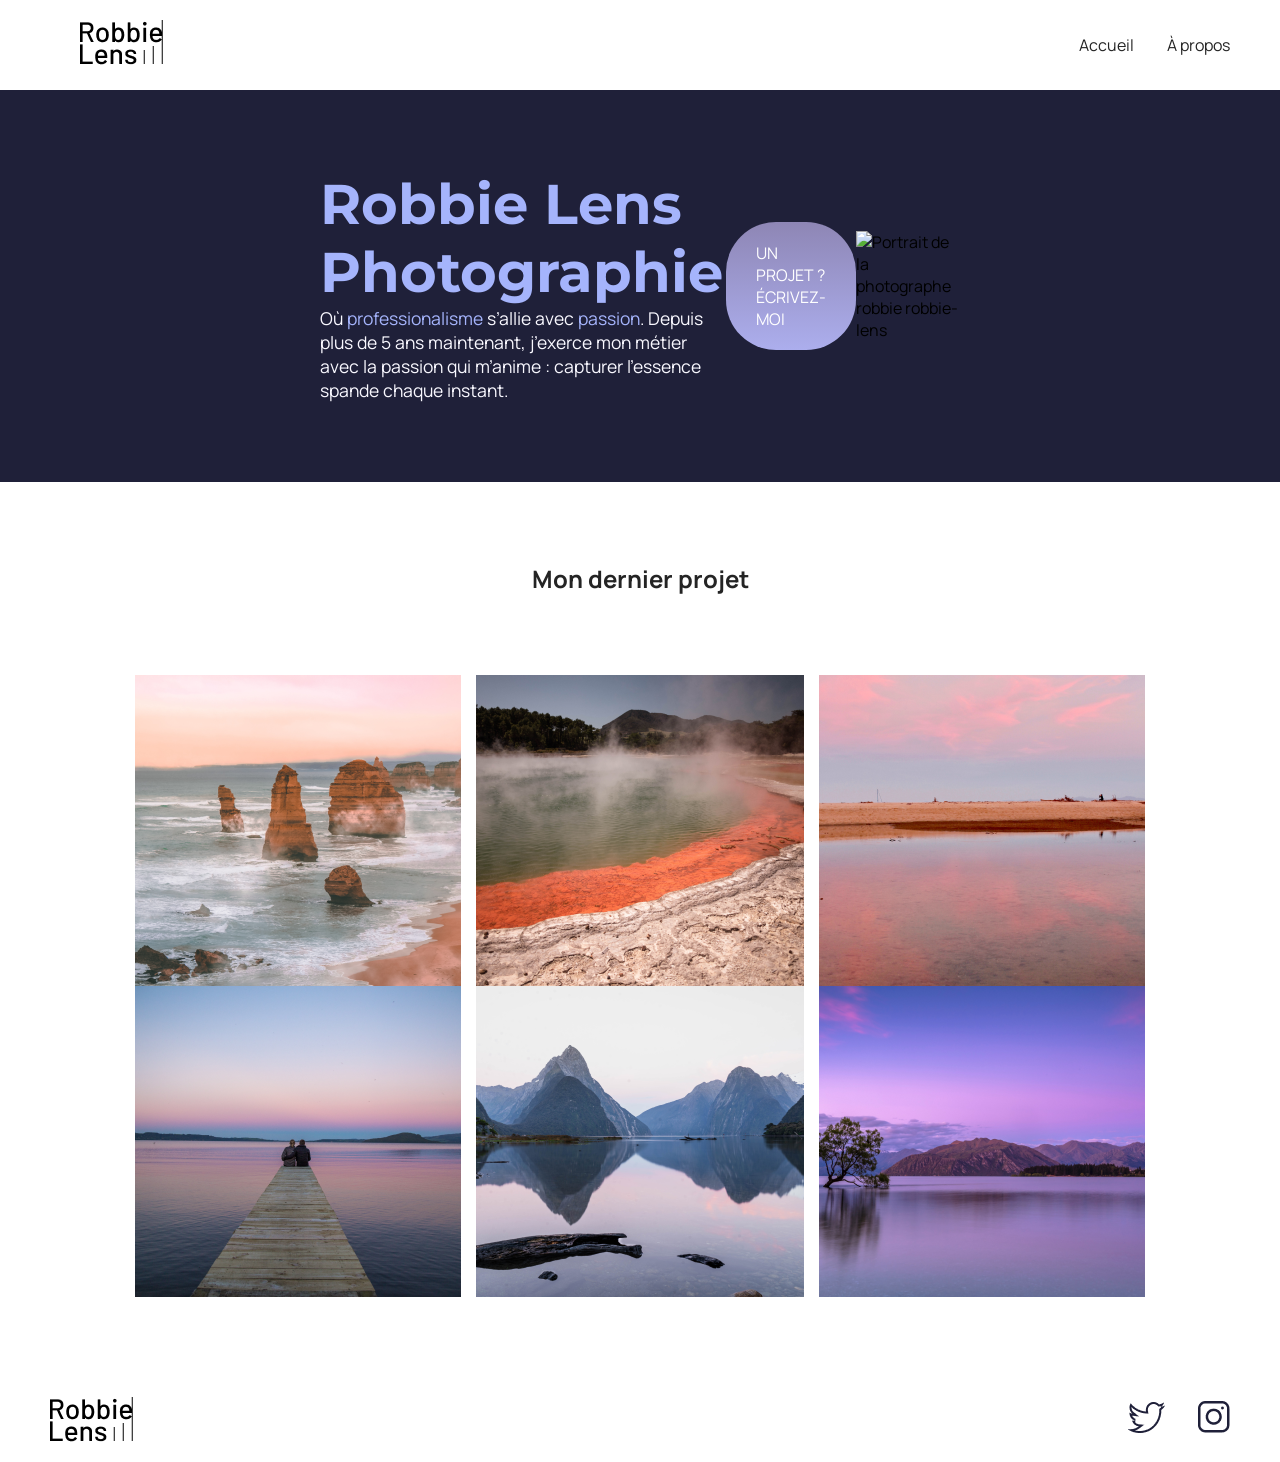
==== index.html @ 534b3555 "init" ====
<!DOCTYPE html> 
<html lang="fr">
    <head>
        <meta charset="utf-8">
        <title>Accueil– Robbie Lens Photographie</title>
        <link rel="stylesheet" href="style.css">
        <link rel="preconnect" href="https://fonts.googleapis.com">
        <link rel="preconnect" href="https://fonts.gstatic.com" crossorigin>
        <link href="https://fonts.googleapis.com/css2?family=Manrope&family=Montserrat&display=swap" rel="stylesheet">
          
    </head>

    <body>
        <header>
            <nav>
                <a href="index.html" title="Accueil"><img src="images/logo.png" alt="logo robbie-lens"></a>
                <div> 
                    <a href="index.html">Accueil</a>
                    <a href="a-propos.html">À propos</a>
                </div>
            </nav>
        </header>

        <main>
            <section class="accueil-intro">
                <div>
                    <h1>Robbie Lens Photographie</h1>
                    <p>Où <em class="important">professionalisme</em> s’allie avec <em class="important">passion</em>. Depuis plus de 5 ans maintenant, j’exerce mon métier avec la passion
                    qui m’anime : capturer l’essence spande chaque instant.
                    </p>
                </div>
                    <a href="" class="cta">UN PROJET ? ÉCRIVEZ-MOI</a>
                        <img src="images/robbie-lens.png" alt="Portrait de la photographe robbie robbie-lens">
            </section>
            <section class="accueil-photos">
                <h2>Mon dernier projet</h2>
                <div>
                    <img src="images/accueil/element-1.png" alt="rocher mer">
                    <img src="images/accueil/element-2.png" alt="source chaude">
                    <img src="images/accueil/element-3.png" alt="ciel rose">
                </div>

                 <div>
                    <img src="images/accueil/element-4.png" alt="pont coucher de soleil">
                    <img src="images/accueil/element-5.png" alt="lac montagne">
                    <img src="images/accueil/element-6.png" alt="lac montagne violet">
                </div>
            </section>
        </main>
        <footer>
            <img src="images/logo.png" alt="Logo Robbie Lens" >
            <div>
                <a target="_blank" href="https://twitter.com/" class="lien-icone">
                <img src="images/twitter.png" alt="Logo Twitter" >
                </a>
                 <a target="_blank" href="https://www.instagram.com/" class="lien-icone">
                <img src="images/instagram.png" alt="Logo Instagram" >
                </a>
            </div>
        </footer>

    </body>

</html>
---- style.css ----
* {
  margin: 0;
}

body {
  font-family: 'Manrope', sans-serif;
  font-size: 1em;
  background-color: #1f2039;
}

a {
  color: #242424;
  text-decoration: none;
}

em {
  color: #a5b4fc;
  font-style: normal;
}

h1 {
  font-size: 3.5em;
  color: #a5b4fc;
  font-family: 'Montserrat', sans-serif;
}

h2 {
  color: #f9f8ff;
}

p,
li {
  font-size: 1.1em;
  color: #f9f8ff;
}

header,
footer {
  background-color: white;
  padding: 20px 50px;
}

.cta {
  background: linear-gradient(#8e86b5, #acaeed);
  color: white;
  border-radius: 50px;
  padding: 20px 30px;
}

a:hover {
  text-decoration: underline;
}

.cta:hover {
  background: linear-gradient(#696484, #8788ba);
  text-decoration: none;

}
.lien-icone{
    margin-left: 30px;
}
.lien-icone:hover {
  opacity: 0.5;
}

.carre-contenu {
  border-right: 1px solid #8e86b5;
  border-bottom: 1px solid #8e86b5;
  padding: 50px;
}

.carre-contenu h2 {
  margin-top: 30px;
}

.carre-contenu ul {
  margin-top: 30px;
}

section {
  padding: 80px;
}

.a-propos-main {
  width: 50%;
  margin: auto;
}
footer, nav {
  display: flex;
  flex-direction: row;
  justify-content: space-between;
  align-items: center;
}
.accueil-intro
{
  display: flex;
  flex-direction: row;
  align-items: center;
  width: 50%;
  margin: auto; 
}
nav a {
  margin-left: 30px;
}
.accueil-photos div
{
 display: flex;
 flex-direction: row;
 justify-content: center;
 gap: 15px;
 margin-bottom: 15 px;
}
.accueil-photos h2 {
  color: #242424;
  text-align: center;
  margin-bottom: 80px;
}
.accueil-photos {
  background-color: white;
  padding: 80px;
}
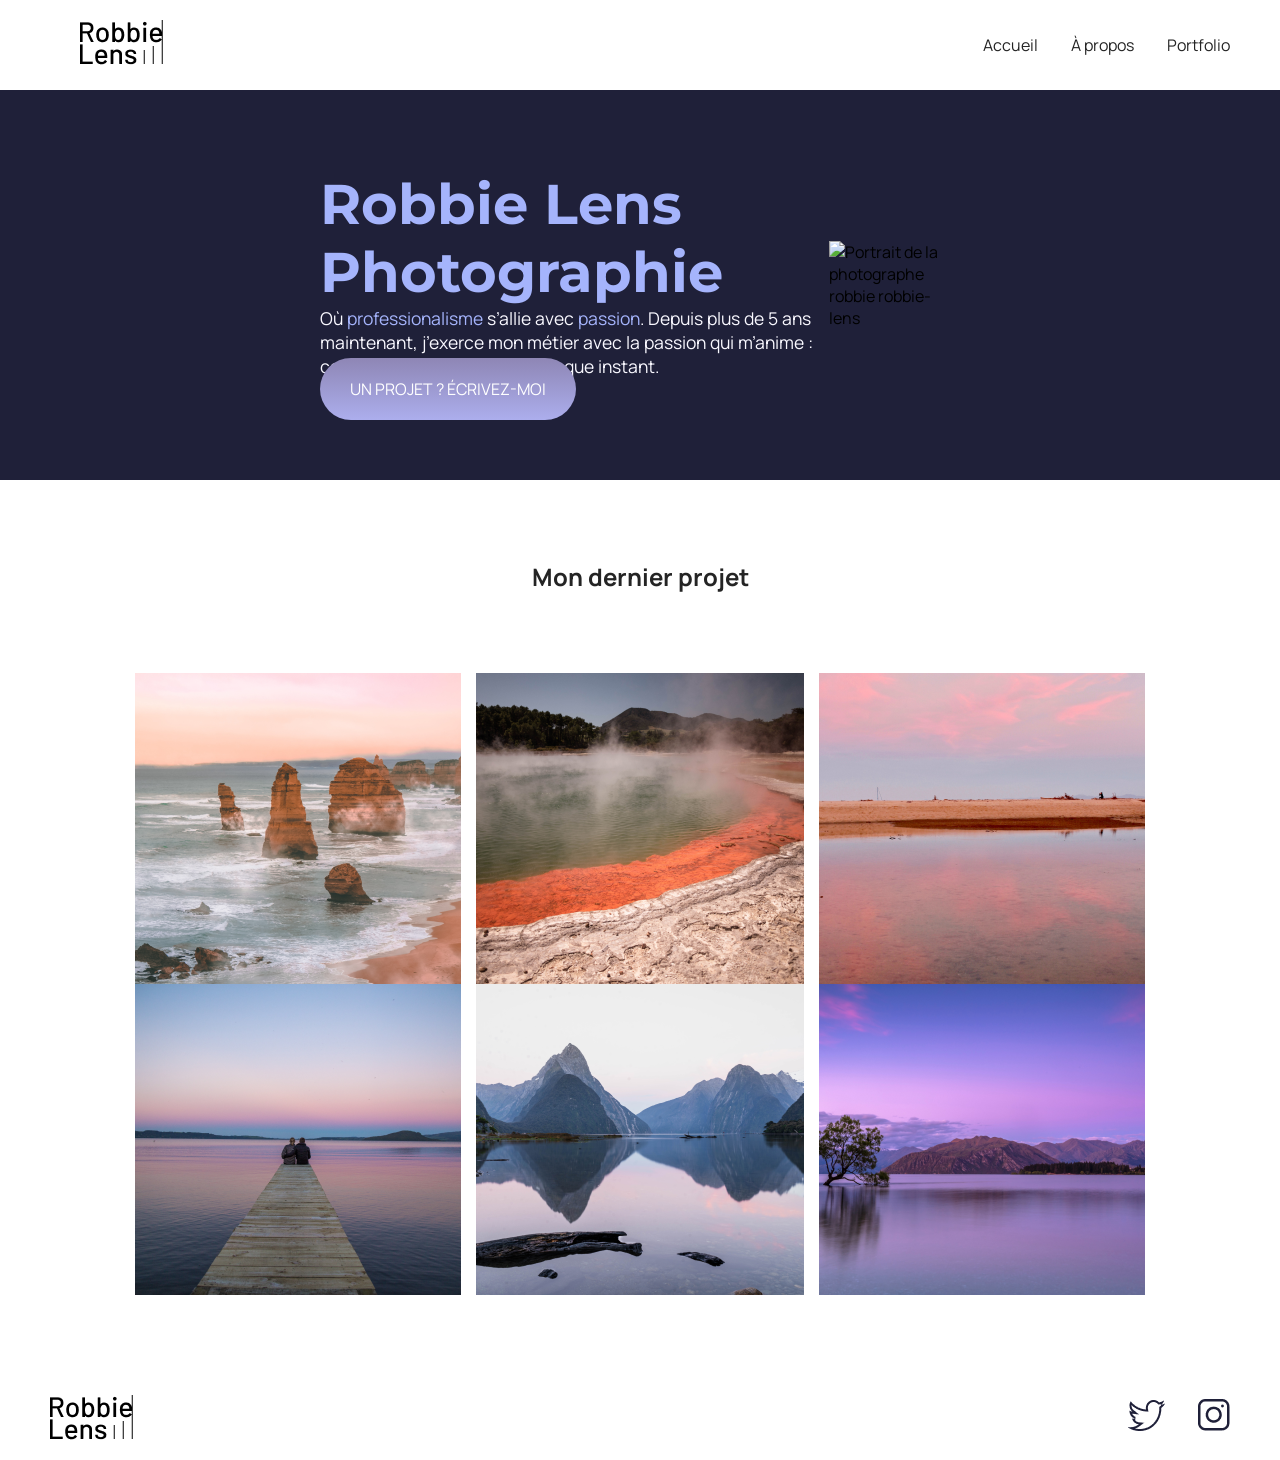
==== commit 0566bd08: "ajout base code" ====
--- a/index.html
+++ b/index.html
@@ -17,6 +17,7 @@
                 <div> 
                     <a href="index.html">Accueil</a>
                     <a href="a-propos.html">À propos</a>
+                    <a href="portfolio.html">Portfolio</a>
                 </div>
             </nav>
         </header>
@@ -28,8 +29,8 @@
                     <p>Où <em class="important">professionalisme</em> s’allie avec <em class="important">passion</em>. Depuis plus de 5 ans maintenant, j’exerce mon métier avec la passion
                     qui m’anime : capturer l’essence spande chaque instant.
                     </p>
+                    <a href="" class="cta">UN PROJET ? ÉCRIVEZ-MOI</a>
                 </div>
-                    <a href="" class="cta">UN PROJET ? ÉCRIVEZ-MOI</a>
                         <img src="images/robbie-lens.png" alt="Portrait de la photographe robbie robbie-lens">
             </section>
             <section class="accueil-photos">
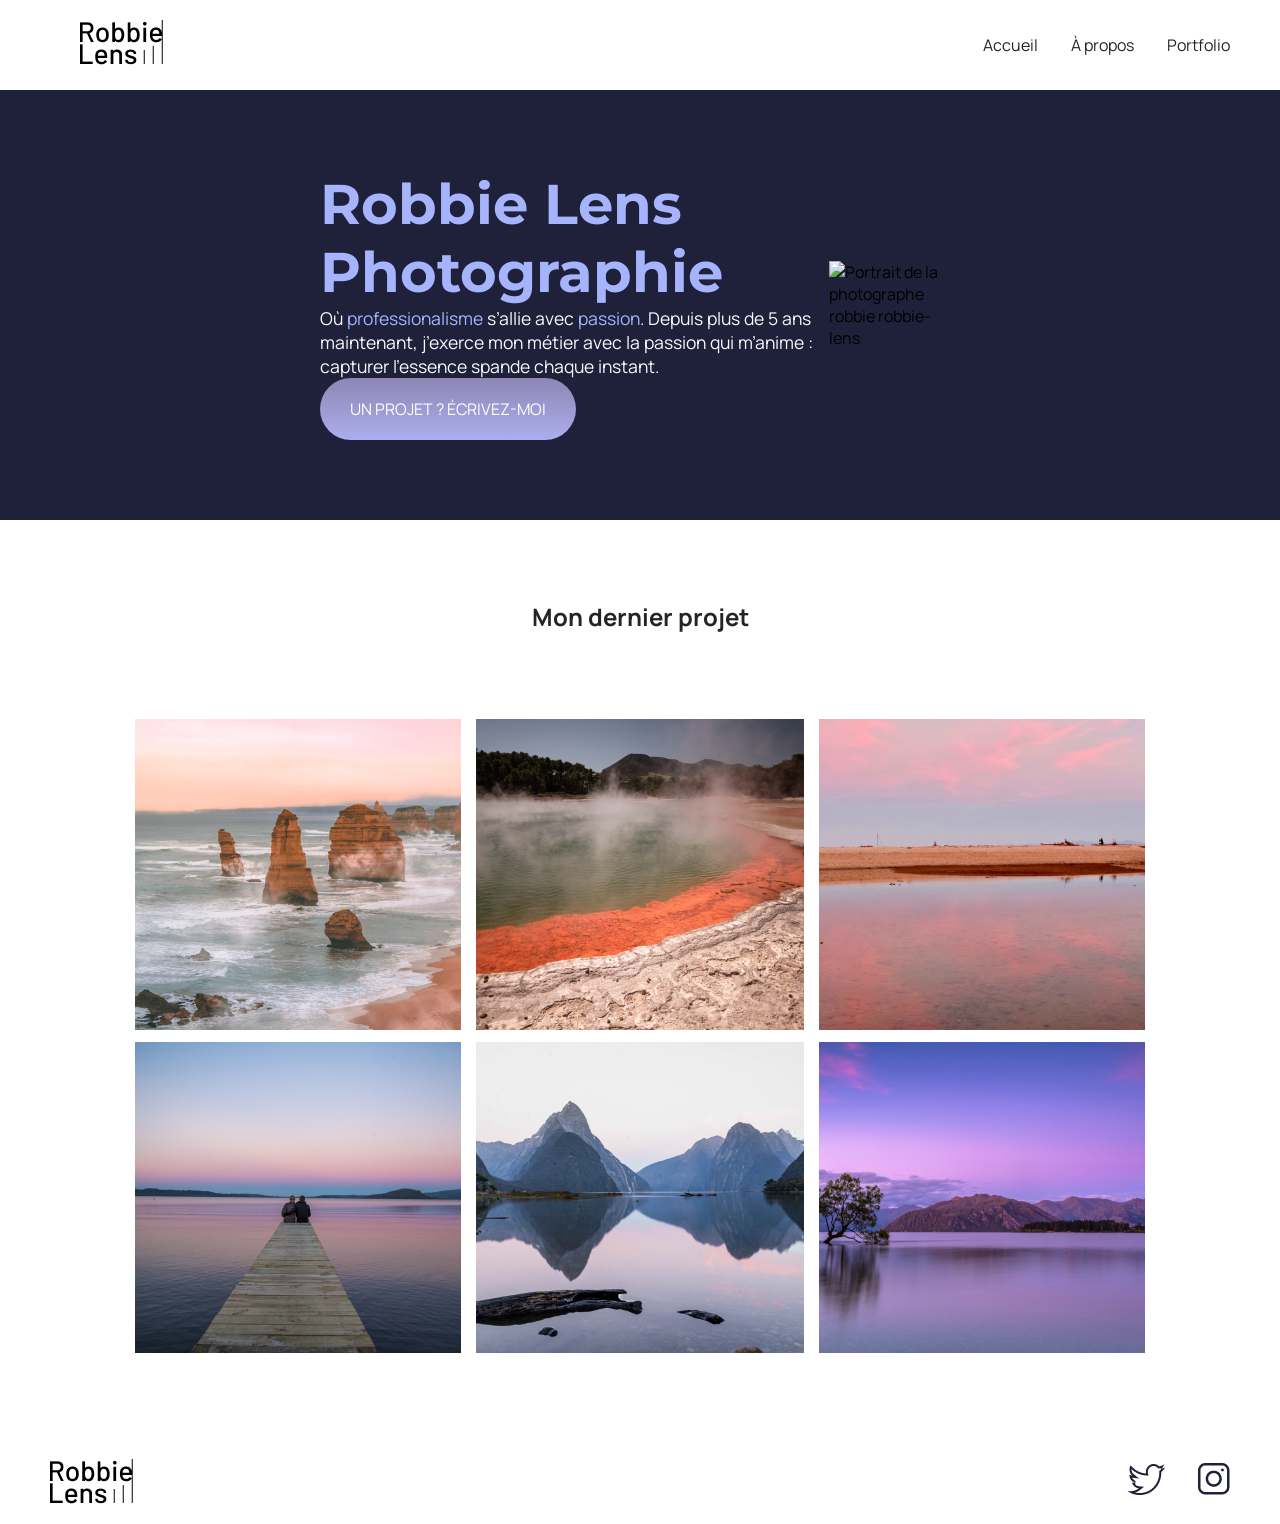
==== commit e2f57f6b: "exercice couche" ====
--- a/index.html
+++ b/index.html
@@ -29,7 +29,7 @@
                     <p>Où <em class="important">professionalisme</em> s’allie avec <em class="important">passion</em>. Depuis plus de 5 ans maintenant, j’exerce mon métier avec la passion
                     qui m’anime : capturer l’essence spande chaque instant.
                     </p>
-                    <a href="" class="cta">UN PROJET ? ÉCRIVEZ-MOI</a>
+                    <a href="portfolio.html" class="cta">UN PROJET ? ÉCRIVEZ-MOI</a>
                 </div>
                         <img src="images/robbie-lens.png" alt="Portrait de la photographe robbie robbie-lens">
             </section>
--- a/style.css
+++ b/style.css
@@ -1,121 +1,212 @@
+/* Sélecteur universel : s'applique à tous les éléments HTML */
 * {
-  margin: 0;
-}
-
+  margin: 0; /* Supprime toutes les marges par défaut pour avoir un point de départ uniforme */
+}
+
+/* Styles globaux pour le corps de la page */
 body {
-  font-family: 'Manrope', sans-serif;
-  font-size: 1em;
-  background-color: #1f2039;
-}
-
+  font-family: 'Manrope', sans-serif; /* Définit la police de caractère principale */
+  font-size: 1em; /* Taille de police de base */
+  background-color: #1f2039; /* Couleur de fond de la page */
+}
+
+/* Style pour tous les liens */
 a {
-  color: #242424;
-  text-decoration: none;
-}
-
+  color: #242424; /* Couleur du texte des liens */
+  text-decoration: none; /* Supprime le soulignement par défaut des liens */
+}
+
+/* Style pour les éléments <em> (emphase) */
 em {
-  color: #a5b4fc;
-  font-style: normal;
-}
-
+  color: #a5b4fc; /* Couleur différente pour faire ressortir */
+  font-style: normal; /* Annule l'italique par défaut */
+}
+
+/* Style pour le titre principal */
 h1 {
-  font-size: 3.5em;
-  color: #a5b4fc;
-  font-family: 'Montserrat', sans-serif;
-}
-
+  font-size: 3.5em; /* Taille très grande pour le titre */
+  color: #a5b4fc; /* Couleur du texte du titre */
+  font-family: 'Montserrat', sans-serif; /* Police spécifique pour le titre */
+}
+
+/* Style pour le titre secondaire */
 h2 {
-  color: #f9f8ff;
-}
-
+  color: #f9f8ff; /* Couleur claire pour se détacher du fond sombre */
+}
+
+/* Style pour les paragraphes et les listes */
 p,
 li {
-  font-size: 1.1em;
-  color: #f9f8ff;
-}
-
+  font-size: 1.1em; /* Taille légèrement plus grande que la normale */
+  color: #f9f8ff; /* Couleur claire pour le texte */
+}
+
+/* Styles pour l'en-tête et le pied de page */
 header,
 footer {
-  background-color: white;
-  padding: 20px 50px;
-}
-
+  background-color: white; /* Fond blanc */
+  padding: 20px 50px; /* Espacement intérieur (haut/bas 20px, gauche/droite 50px) */
+}
+
+/* Style pour un bouton ou appel à l'action */
 .cta {
-  background: linear-gradient(#8e86b5, #acaeed);
-  color: white;
-  border-radius: 50px;
-  padding: 20px 30px;
-}
-
+  display: inline-block; /* Affichage en ligne avec possibilité de définir largeur/hauteur */
+  background: linear-gradient(#8e86b5, #acaeed); /* Dégradé du violet clair au violet foncé */
+  color: white; /* Texte blanc */
+  border-radius: 50px; /* Coins arrondis */
+  padding: 20px 30px; /* Espacement intérieur du bouton */
+}
+
+/* Effet au survol des liens */
 a:hover {
-  text-decoration: underline;
-}
-
+  text-decoration: underline; /* Soulignement quand on survole */
+}
+
+/* Effet au survol du bouton .cta */
 .cta:hover {
-  background: linear-gradient(#696484, #8788ba);
-  text-decoration: none;
-
-}
+  background: linear-gradient(#696484, #8788ba); /* Dégradé plus foncé */
+  text-decoration: none; /* Supprime le soulignement éventuel */
+}
+
+/* Classe pour des icônes avec lien */
 .lien-icone{
-    margin-left: 30px;
-}
+    margin-left: 30px; /* Décalage à gauche pour espacer les icônes */
+}
+
+/* Effet au survol des icônes */
 .lien-icone:hover {
-  opacity: 0.5;
-}
-
+  opacity: 0.5; /* Devient semi-transparent */
+}
+
+/* Conteneur de contenu carré */
 .carre-contenu {
-  border-right: 1px solid #8e86b5;
-  border-bottom: 1px solid #8e86b5;
-  padding: 50px;
-}
-
+  border-right: 1px solid #8e86b5; /* Bord droit violet */
+  border-bottom: 1px solid #8e86b5; /* Bord inférieur violet */
+  padding: 50px; /* Espacement intérieur */
+}
+
+/* Titre dans le carré */
 .carre-contenu h2 {
-  margin-top: 30px;
-}
-
+  margin-top: 30px; /* Espace au-dessus du titre */
+}
+
+/* Liste dans le carré */
 .carre-contenu ul {
-  margin-top: 30px;
-}
-
+  margin-top: 30px; /* Espace au-dessus de la liste */
+}
+
+/* Section générale */
 section {
-  padding: 80px;
-}
-
+  padding: 80px; /* Espacement intérieur important pour aérer */
+}
+
+/* Partie "À propos" centrée */
 .a-propos-main {
-  width: 50%;
-  margin: auto;
-}
+  width: 50%; /* Largeur de 50% du parent */
+  margin: auto; /* Centré horizontalement */
+}
+
+/* Pied de page et navigation en flexbox */
 footer, nav {
-  display: flex;
-  flex-direction: row;
-  justify-content: space-between;
-  align-items: center;
-}
-.accueil-intro
-{
-  display: flex;
-  flex-direction: row;
-  align-items: center;
-  width: 50%;
-  margin: auto; 
-}
+  display: flex; /* Utilisation de flexbox */
+  flex-direction: row; /* Alignement horizontal */
+  justify-content: space-between; /* Espace entre les éléments */
+  align-items: center; /* Alignement vertical centré */
+}
+
+/* Introduction sur la page d'accueil */
+.accueil-intro {
+  display: flex; /* Flexbox */
+  flex-direction: row; /* Alignement horizontal */
+  align-items: center; /* Centré verticalement */
+  width: 50%; /* Largeur de 50% */
+  margin: auto; /* Centré horizontalement */
+}
+
+/* Espacement des liens dans le nav */
 nav a {
-  margin-left: 30px;
-}
-.accueil-photos div
-{
- display: flex;
- flex-direction: row;
- justify-content: center;
- gap: 15px;
- margin-bottom: 15 px;
-}
+  margin-left: 30px; /* Décalage à gauche pour espacer les liens */
+}
+
+/* Conteneur pour les photos de l'accueil */
+.accueil-photos div {
+ display: flex; /* Flexbox */
+ flex-direction: row; /* Ligne */
+ justify-content: center; /* Centre horizontalement */
+ gap: 15px; /* Espace entre les images */
+ margin-bottom: 15 px; /* Marge en bas (attention, il y a un petit bug : 'px' avec espace) */
+ padding: 6px; /* Padding autour */
+}
+
+/* Titre de la section photos */
 .accueil-photos h2 {
-  color: #242424;
-  text-align: center;
-  margin-bottom: 80px;
-}
+  color: #242424; /* Couleur sombre */
+  text-align: center; /* Centré horizontalement */
+  margin-bottom: 80px; /* Marge sous le titre */
+}
+
+/* Section photos avec fond blanc */
 .accueil-photos {
-  background-color: white;
-  padding: 80px;
+  background-color: white; /* Fond blanc */
+  padding: 80px; /* Espacement intérieur */
+}
+
+/* Section portfolio */
+.portfolio-section-photos {
+  background-color: white; /* Fond blanc */
+}
+
+/* Titre portfolio */
+.portfolio-section-photos h2 {
+  color: #242424; /* Couleur sombre */
+  margin-bottom: 80px; /* Marge sous le titre */
+}
+
+/* Grille pour paysages */
+.grid-paysages {
+  display: grid; /* Utilisation de CSS Grid */
+  grid-template-columns: 1fr 1fr 1fr; /* 3 colonnes égales */
+  grid-template-rows: 300px 300px 300px; /* 3 lignes de 300px */
+  gap: 15px; /* Espace entre les cases */
+}
+
+/* Grille pour portraits */
+.grid-portraits {
+  display: grid;
+  grid-template-columns: 1fr 1fr 1fr; /* 3 colonnes */
+  grid-template-rows: 300px 300px; /* 2 lignes de 300px */
+  gap: 15px;
+}
+
+/* Images dans les grilles */
+.grid-paysages img,
+.grid-portraits img {
+  width: 100%; /* Largeur totale de la case */
+  height: 100%; /* Hauteur totale de la case */
+  object-fit: cover; /* Remplit la case sans déformer l'image */
+}
+
+/* Conteneur pour chaque photo avec lien */
+.lien-conteneur-photo {
+  position: relative; /* Pour positionner les éléments à l'intérieur de façon absolue */
+}
+
+/* Couche qui apparaît au survol */
+.photo-hover {
+  display: flex; /* Flexbox */
+  justify-content: center; /* Centre horizontalement */
+  align-items: center; /* Centre verticalement */
+  position: absolute; /* Position absolue par rapport au parent */
+  top: 0%; /* En haut */
+  left:0%; /* À gauche */
+  right: 0%;
+  bottom: 0%; 
+  color: white; /* Texte blanc */
+  background-color: rgba(0,0,0,0.7); /* Fond noir semi-transparent */
+  display: none; /* Initialement invisible */
+}
+
+/* Au survol du conteneur photo, la couche devient visible */
+.lien-conteneur-photo:hover .photo-hover {
+  display : flex;
 }
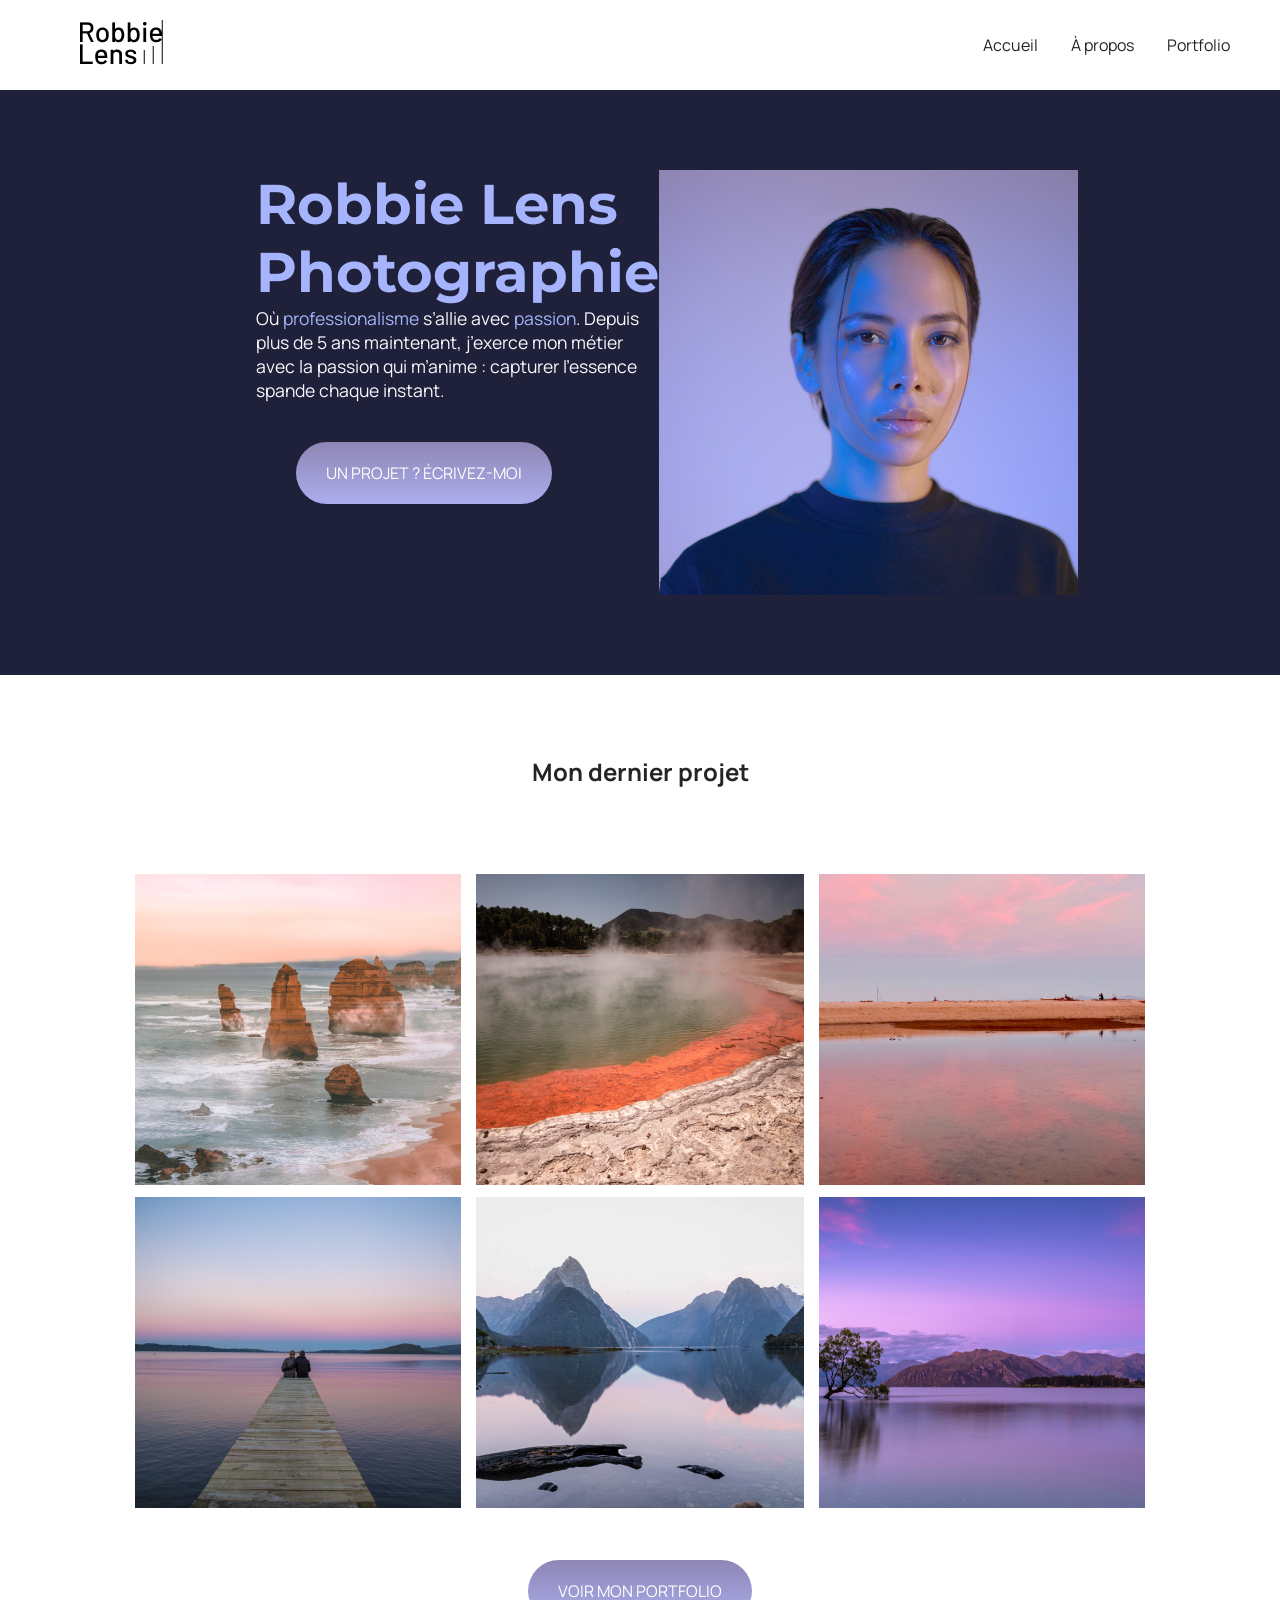
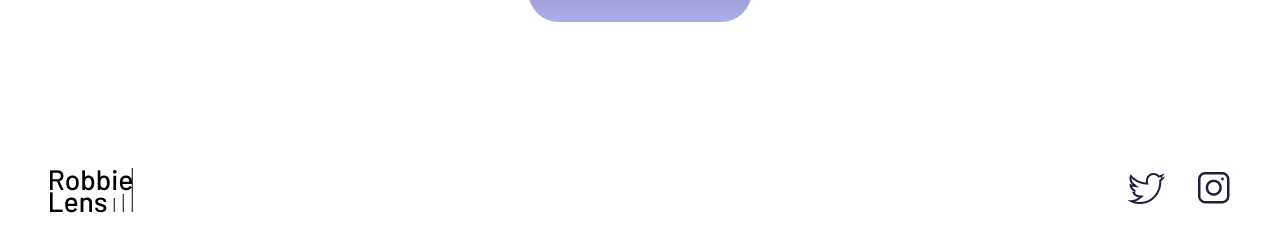
==== commit e30c9307: "modif exo" ====
--- a/index.html
+++ b/index.html
@@ -46,6 +46,9 @@
                     <img src="images/accueil/element-5.png" alt="lac montagne">
                     <img src="images/accueil/element-6.png" alt="lac montagne violet">
                 </div>
+                <div>
+                    <a href="portfolio.html" class="cta">VOIR MON PORTFOLIO</a>
+                </div>
             </section>
         </main>
         <footer>
--- a/style.css
+++ b/style.css
@@ -55,6 +55,7 @@
   color: white; /* Texte blanc */
   border-radius: 50px; /* Coins arrondis */
   padding: 20px 30px; /* Espacement intérieur du bouton */
+  margin: 40px;
 }
 
 /* Effet au survol des liens */
@@ -82,7 +83,8 @@
 .carre-contenu {
   border-right: 1px solid #8e86b5; /* Bord droit violet */
   border-bottom: 1px solid #8e86b5; /* Bord inférieur violet */
-  padding: 50px; /* Espacement intérieur */
+  padding: 50px;
+  margin-bottom: 80px; /* Espacement intérieur */
 }
 
 /* Titre dans le carré */
@@ -93,6 +95,9 @@
 /* Liste dans le carré */
 .carre-contenu ul {
   margin-top: 30px; /* Espace au-dessus de la liste */
+}
+.carre-contenu + div {
+  text-align: center;
 }
 
 /* Section générale */
@@ -116,16 +121,17 @@
 
 /* Introduction sur la page d'accueil */
 .accueil-intro {
-  display: flex; /* Flexbox */
-  flex-direction: row; /* Alignement horizontal */
-  align-items: center; /* Centré verticalement */
-  width: 50%; /* Largeur de 50% */
-  margin: auto; /* Centré horizontalement */
+  display: flex;
+  flex-direction: row;
+  width: 60%;
+  align-items: flex-start;
+  margin: auto;
 }
 
 /* Espacement des liens dans le nav */
 nav a {
-  margin-left: 30px; /* Décalage à gauche pour espacer les liens */
+  margin-left: 30px;
+   /* Décalage à gauche pour espacer les liens */
 }
 
 /* Conteneur pour les photos de l'accueil */
@@ -150,6 +156,17 @@
   background-color: white; /* Fond blanc */
   padding: 80px; /* Espacement intérieur */
 }
+.accueil-introduction h1 {
+  margin-bottom: 15px;
+}
+
+.accueil-introduction p {
+  margin-bottom: 30px;
+}
+
+.accueil-introduction div {
+  padding-right: 80px;
+}
 
 /* Section portfolio */
 .portfolio-section-photos {
@@ -159,7 +176,8 @@
 /* Titre portfolio */
 .portfolio-section-photos h2 {
   color: #242424; /* Couleur sombre */
-  margin-bottom: 80px; /* Marge sous le titre */
+  margin-bottom: 30px; /* Marge sous le titre */
+  margin-top: 30px;
 }
 
 /* Grille pour paysages */
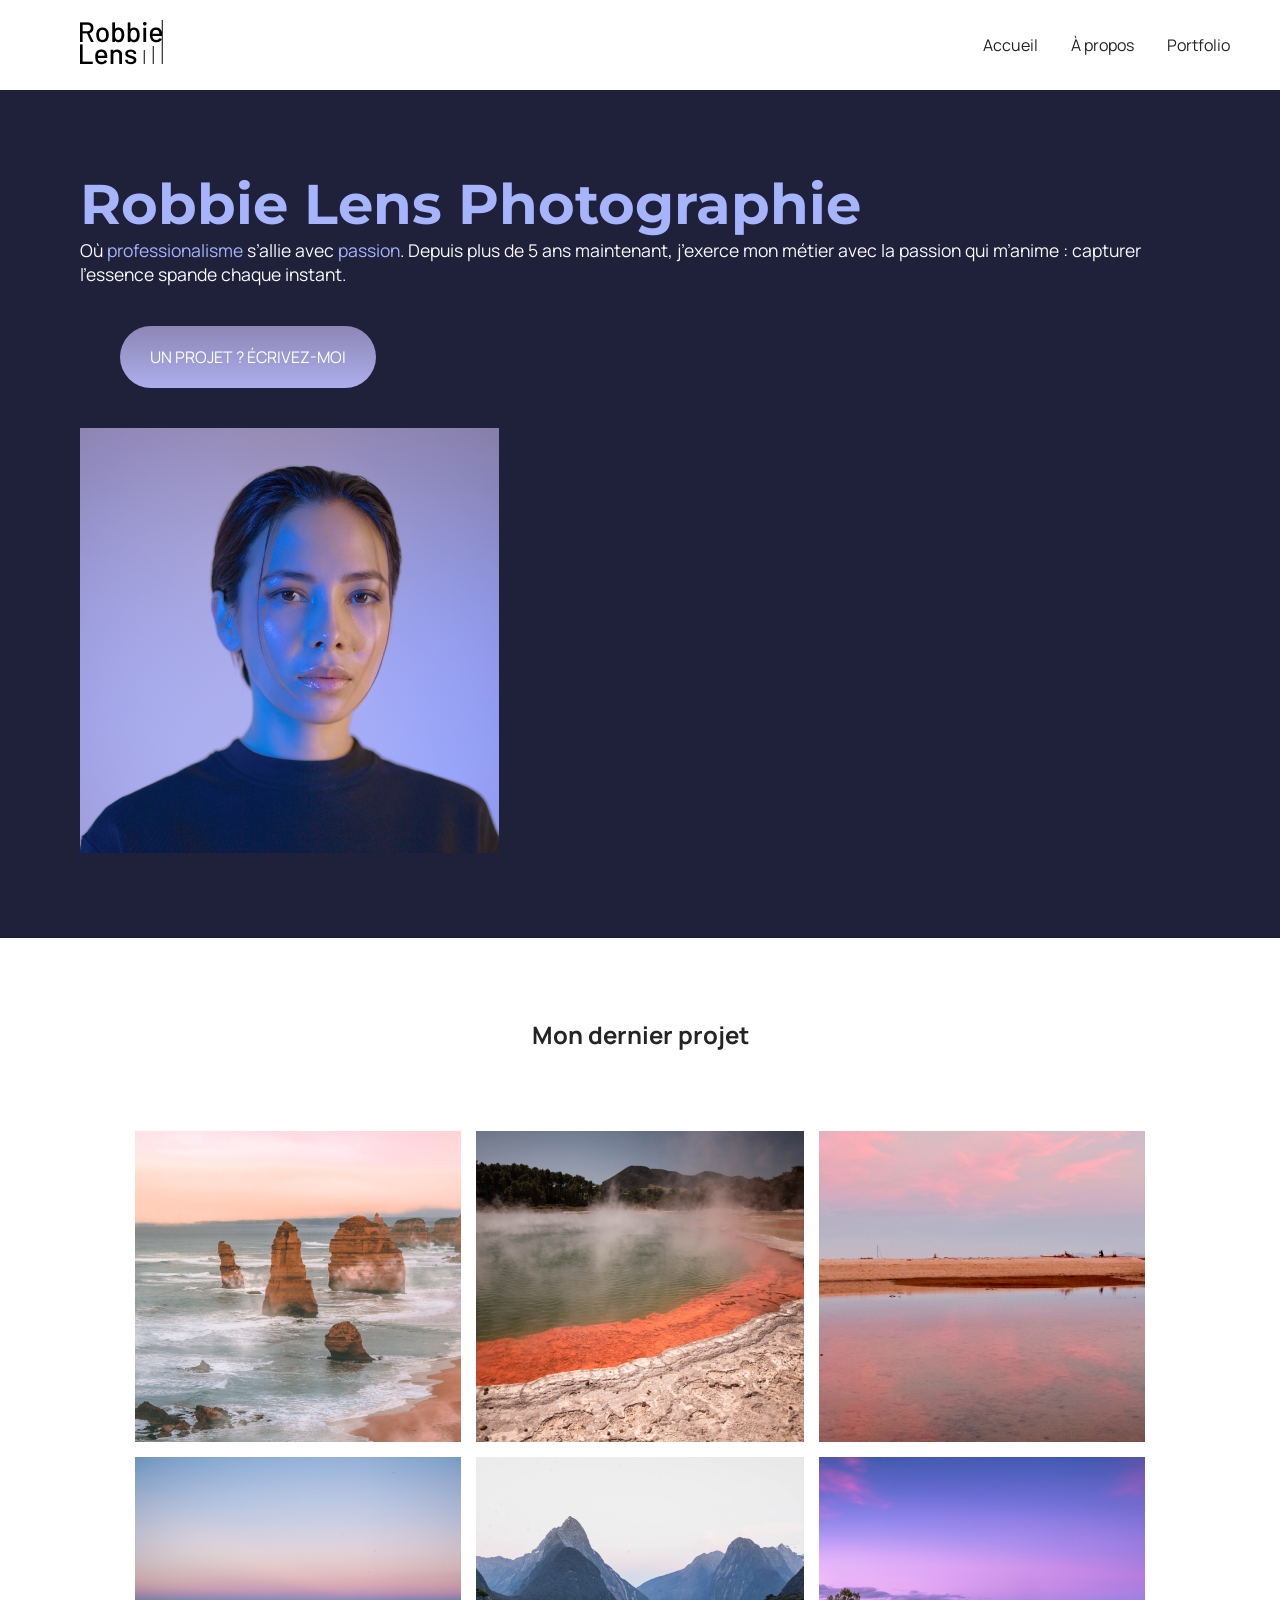
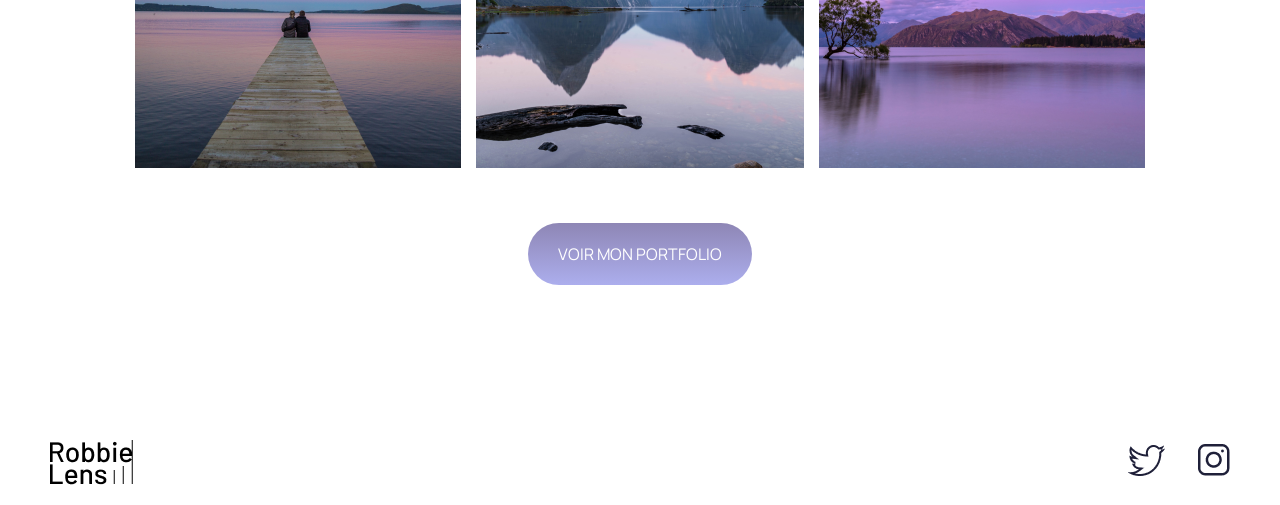
==== commit 470b0e91: "ajout base code ex tableau" ====
--- a/index.html
+++ b/index.html
@@ -4,6 +4,7 @@
         <meta charset="utf-8">
         <title>Accueil– Robbie Lens Photographie</title>
         <link rel="stylesheet" href="style.css">
+        <link href="style/index.css" rel="stylesheet" >
         <link rel="preconnect" href="https://fonts.googleapis.com">
         <link rel="preconnect" href="https://fonts.gstatic.com" crossorigin>
         <link href="https://fonts.googleapis.com/css2?family=Manrope&family=Montserrat&display=swap" rel="stylesheet">
--- a/style.css
+++ b/style.css
@@ -78,39 +78,9 @@
 .lien-icone:hover {
   opacity: 0.5; /* Devient semi-transparent */
 }
-
-/* Conteneur de contenu carré */
-.carre-contenu {
-  border-right: 1px solid #8e86b5; /* Bord droit violet */
-  border-bottom: 1px solid #8e86b5; /* Bord inférieur violet */
-  padding: 50px;
-  margin-bottom: 80px; /* Espacement intérieur */
+section {
+  padding: 80px;
 }
-
-/* Titre dans le carré */
-.carre-contenu h2 {
-  margin-top: 30px; /* Espace au-dessus du titre */
-}
-
-/* Liste dans le carré */
-.carre-contenu ul {
-  margin-top: 30px; /* Espace au-dessus de la liste */
-}
-.carre-contenu + div {
-  text-align: center;
-}
-
-/* Section générale */
-section {
-  padding: 80px; /* Espacement intérieur important pour aérer */
-}
-
-/* Partie "À propos" centrée */
-.a-propos-main {
-  width: 50%; /* Largeur de 50% du parent */
-  margin: auto; /* Centré horizontalement */
-}
-
 /* Pied de page et navigation en flexbox */
 footer, nav {
   display: flex; /* Utilisation de flexbox */
@@ -118,113 +88,8 @@
   justify-content: space-between; /* Espace entre les éléments */
   align-items: center; /* Alignement vertical centré */
 }
-
-/* Introduction sur la page d'accueil */
-.accueil-intro {
-  display: flex;
-  flex-direction: row;
-  width: 60%;
-  align-items: flex-start;
-  margin: auto;
-}
-
 /* Espacement des liens dans le nav */
 nav a {
   margin-left: 30px;
    /* Décalage à gauche pour espacer les liens */
-}
-
-/* Conteneur pour les photos de l'accueil */
-.accueil-photos div {
- display: flex; /* Flexbox */
- flex-direction: row; /* Ligne */
- justify-content: center; /* Centre horizontalement */
- gap: 15px; /* Espace entre les images */
- margin-bottom: 15 px; /* Marge en bas (attention, il y a un petit bug : 'px' avec espace) */
- padding: 6px; /* Padding autour */
-}
-
-/* Titre de la section photos */
-.accueil-photos h2 {
-  color: #242424; /* Couleur sombre */
-  text-align: center; /* Centré horizontalement */
-  margin-bottom: 80px; /* Marge sous le titre */
-}
-
-/* Section photos avec fond blanc */
-.accueil-photos {
-  background-color: white; /* Fond blanc */
-  padding: 80px; /* Espacement intérieur */
-}
-.accueil-introduction h1 {
-  margin-bottom: 15px;
-}
-
-.accueil-introduction p {
-  margin-bottom: 30px;
-}
-
-.accueil-introduction div {
-  padding-right: 80px;
-}
-
-/* Section portfolio */
-.portfolio-section-photos {
-  background-color: white; /* Fond blanc */
-}
-
-/* Titre portfolio */
-.portfolio-section-photos h2 {
-  color: #242424; /* Couleur sombre */
-  margin-bottom: 30px; /* Marge sous le titre */
-  margin-top: 30px;
-}
-
-/* Grille pour paysages */
-.grid-paysages {
-  display: grid; /* Utilisation de CSS Grid */
-  grid-template-columns: 1fr 1fr 1fr; /* 3 colonnes égales */
-  grid-template-rows: 300px 300px 300px; /* 3 lignes de 300px */
-  gap: 15px; /* Espace entre les cases */
-}
-
-/* Grille pour portraits */
-.grid-portraits {
-  display: grid;
-  grid-template-columns: 1fr 1fr 1fr; /* 3 colonnes */
-  grid-template-rows: 300px 300px; /* 2 lignes de 300px */
-  gap: 15px;
-}
-
-/* Images dans les grilles */
-.grid-paysages img,
-.grid-portraits img {
-  width: 100%; /* Largeur totale de la case */
-  height: 100%; /* Hauteur totale de la case */
-  object-fit: cover; /* Remplit la case sans déformer l'image */
-}
-
-/* Conteneur pour chaque photo avec lien */
-.lien-conteneur-photo {
-  position: relative; /* Pour positionner les éléments à l'intérieur de façon absolue */
-}
-
-/* Couche qui apparaît au survol */
-.photo-hover {
-  display: flex; /* Flexbox */
-  justify-content: center; /* Centre horizontalement */
-  align-items: center; /* Centre verticalement */
-  position: absolute; /* Position absolue par rapport au parent */
-  top: 0%; /* En haut */
-  left:0%; /* À gauche */
-  right: 0%;
-  bottom: 0%; 
-  color: white; /* Texte blanc */
-  background-color: rgba(0,0,0,0.7); /* Fond noir semi-transparent */
-  display: none; /* Initialement invisible */
-}
-
-/* Au survol du conteneur photo, la couche devient visible */
-.lien-conteneur-photo:hover .photo-hover {
-  display : flex;
 }
--- a/style/index.css
+++ b/style/index.css
@@ -0,0 +1,38 @@
+.accueil-photos {
+    background-color: white;
+    padding: 80px;
+  }
+  
+  .accueil-photos h2 {
+    color: #242424;
+    text-align: center;
+    margin-bottom: 80px;
+  }
+  
+  .accueil-photos div {
+    display: flex;
+    flex-direction: row;
+    gap: 15px;
+    justify-content: center;
+    margin-bottom: 15px;
+  }
+  
+  .accueil-introduction {
+    display: flex;
+    flex-direction: row;
+    width: 60%;
+    align-items: flex-start;
+    margin: auto;
+  }
+  
+  .accueil-introduction h1 {
+    margin-bottom: 15px;
+  }
+  
+  .accueil-introduction p {
+    margin-bottom: 30px;
+  }
+  
+  .accueil-introduction div {
+    padding-right: 80px;
+  }
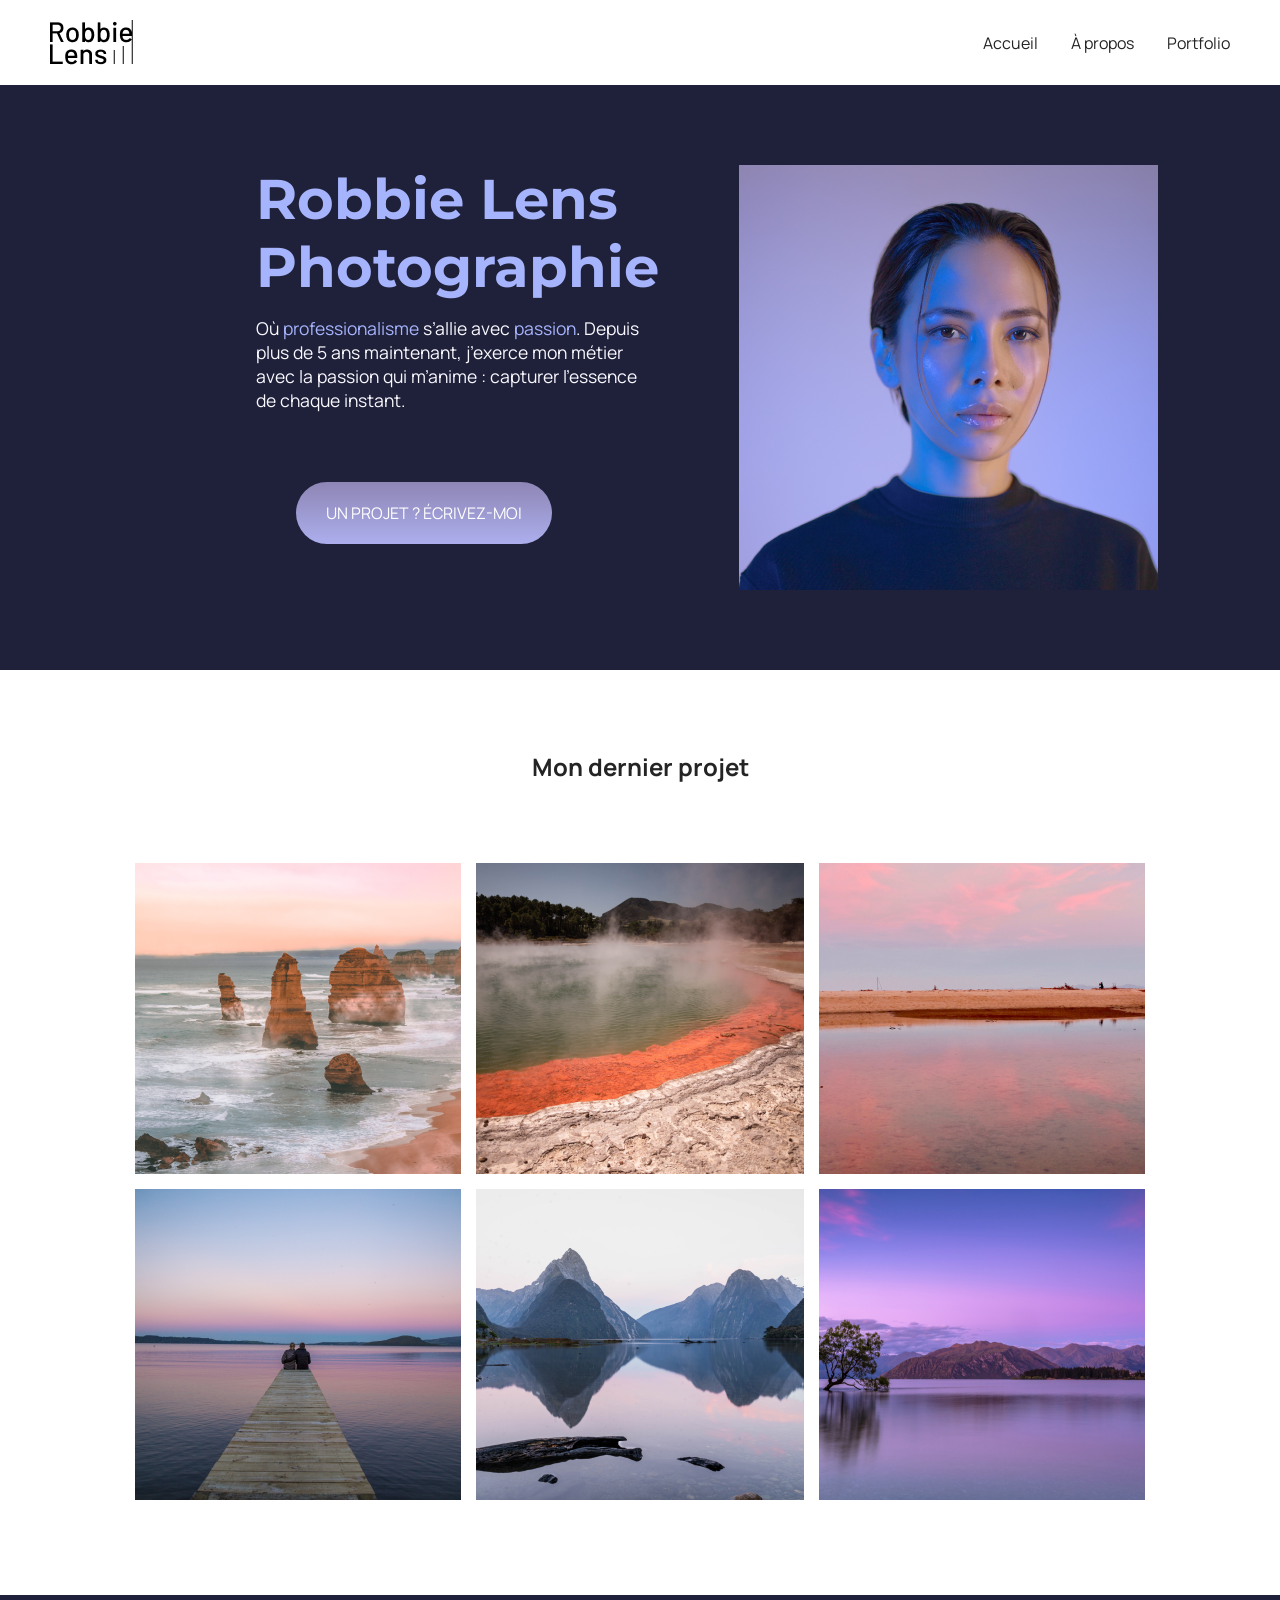
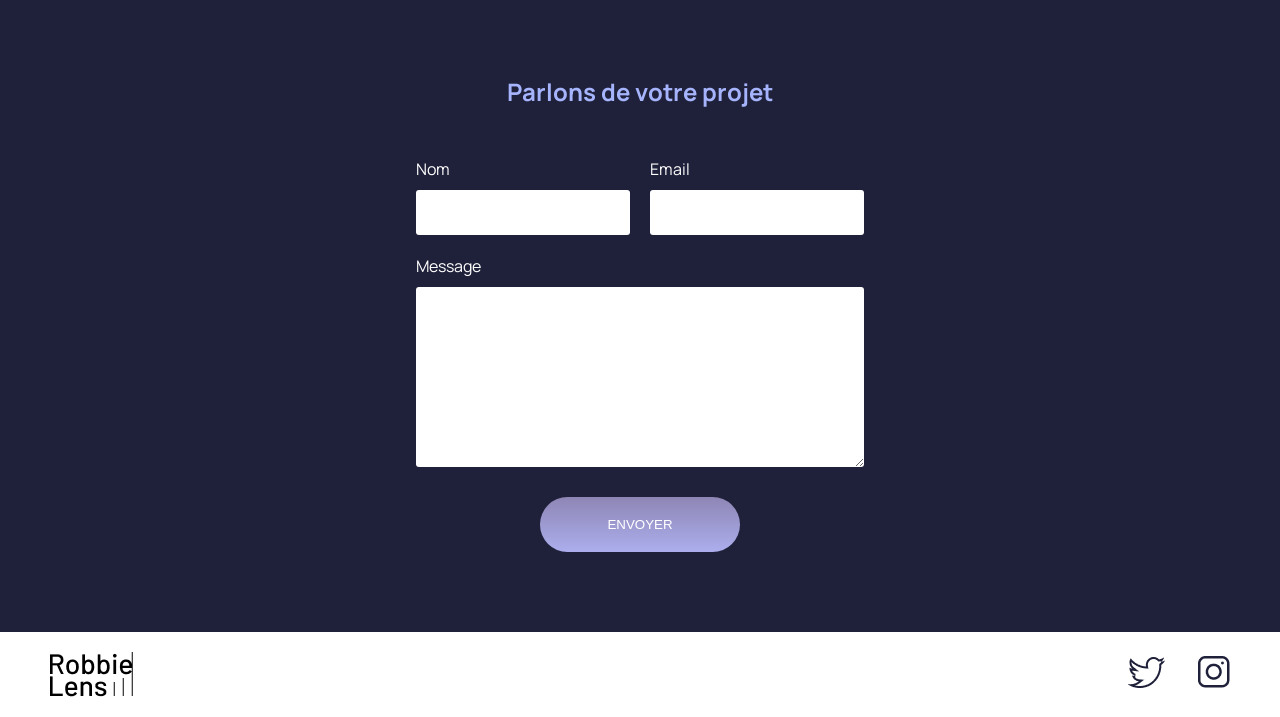
==== commit 393a03b6: "ajout exo form" ====
--- a/index.html
+++ b/index.html
@@ -1,69 +1,84 @@
-<!DOCTYPE html> 
+<!DOCTYPE html>
 <html lang="fr">
-    <head>
-        <meta charset="utf-8">
-        <title>Accueil– Robbie Lens Photographie</title>
-        <link rel="stylesheet" href="style.css">
-        <link href="style/index.css" rel="stylesheet" >
-        <link rel="preconnect" href="https://fonts.googleapis.com">
-        <link rel="preconnect" href="https://fonts.gstatic.com" crossorigin>
-        <link href="https://fonts.googleapis.com/css2?family=Manrope&family=Montserrat&display=swap" rel="stylesheet">
-          
-    </head>
 
-    <body>
-        <header>
-            <nav>
-                <a href="index.html" title="Accueil"><img src="images/logo.png" alt="logo robbie-lens"></a>
-                <div> 
-                    <a href="index.html">Accueil</a>
-                    <a href="a-propos.html">À propos</a>
-                    <a href="portfolio.html">Portfolio</a>
-                </div>
-            </nav>
-        </header>
+<head>
+    <meta charset="utf-8" >
+    <title>Accueil - Robbie Lens Photographie</title>
+    <link href="style/style.css" rel="stylesheet" >
+    <link href="style/index.css" rel="stylesheet" >
+    <link rel="preconnect" href="https://fonts.googleapis.com">
+    <link rel="preconnect" href="https://fonts.gstatic.com" crossorigin>
+    <link href="https://fonts.googleapis.com/css2?family=Manrope&family=Montserrat&display=swap" rel="stylesheet">
+    <meta name="viewport" content="width=device-width, initial-scale=1.0">
+</head>
 
-        <main>
-            <section class="accueil-intro">
-                <div>
-                    <h1>Robbie Lens Photographie</h1>
-                    <p>Où <em class="important">professionalisme</em> s’allie avec <em class="important">passion</em>. Depuis plus de 5 ans maintenant, j’exerce mon métier avec la passion
-                    qui m’anime : capturer l’essence spande chaque instant.
-                    </p>
-                    <a href="portfolio.html" class="cta">UN PROJET ? ÉCRIVEZ-MOI</a>
-                </div>
-                        <img src="images/robbie-lens.png" alt="Portrait de la photographe robbie robbie-lens">
-            </section>
-            <section class="accueil-photos">
-                <h2>Mon dernier projet</h2>
-                <div>
-                    <img src="images/accueil/element-1.png" alt="rocher mer">
-                    <img src="images/accueil/element-2.png" alt="source chaude">
-                    <img src="images/accueil/element-3.png" alt="ciel rose">
-                </div>
-
-                 <div>
-                    <img src="images/accueil/element-4.png" alt="pont coucher de soleil">
-                    <img src="images/accueil/element-5.png" alt="lac montagne">
-                    <img src="images/accueil/element-6.png" alt="lac montagne violet">
-                </div>
-                <div>
-                    <a href="portfolio.html" class="cta">VOIR MON PORTFOLIO</a>
-                </div>
-            </section>
-        </main>
-        <footer>
+<body>
+    <header>
+        <nav>
             <img src="images/logo.png" alt="Logo Robbie Lens" >
             <div>
-                <a target="_blank" href="https://twitter.com/" class="lien-icone">
+                <a href="index.html">Accueil</a>
+                <a href="a-propos.html">À propos</a>
+                <a href="portfolio.html">Portfolio</a>
+            </div>
+        </nav>
+    </header>
+    <main>
+        <section class="accueil-introduction">
+            <div>
+                <h1>Robbie Lens Photographie</h1>
+                <p>
+                    Où <em>professionalisme</em> s’allie avec <em>passion</em>. Depuis
+                    plus de 5 ans maintenant, j’exerce mon métier avec la passion
+                    qui m’anime : capturer l’essence de chaque instant.
+                </p>
+                <a href="#contact" class="cta">UN PROJET ? ÉCRIVEZ-MOI</a>
+            </div>
+            <img src="images/robbie-lens.png" alt="Portrait avec effet de la photographe Robbie Lens" >
+        </section>
+        <section class="accueil-photos">
+            <h2>Mon dernier projet</h2>
+            <div>
+                <img src="images/accueil/element-1.png" alt="Twelve apostles - Australie" >
+                <img src="images/accueil/element-2.png" alt="Wai-O-Tapu - Nouvelle-Zélande" >
+                <img src="images/accueil/element-3.png" alt="Parc National d’Abel Tasman - Nouvelle-Zélande" >
+            </div>
+            <div>
+                <img src="images/accueil/element-4.png" alt="Lac Rotorua - Nouvelle-Zélande" >
+                <img src="images/accueil/element-5.png" alt="Milford Sound - Nouvelle-Zélande" >
+                <img src="images/accueil/element-6.png" alt="Lac Wanaka - Nouvelle-Zélande" >
+            </div>
+        </section>
+        <section id="contact" class="section-contact">
+            <h2>Parlons de votre projet</h2>
+            <form method="get" action="#">
+                <div class="form-nom-email">
+                    <div class="form-column">
+                        <label for="nom">Nom</label>
+                        <input type="text" name="nom" id="nom" >
+                    </div>
+                    <div class="form-column">
+                        <label for="email">Email</label>
+                        <input type="email" name="email" id="email" >
+                    </div>
+                </div>
+                <label for="message">Message</label>
+                <textarea name="message" id="message" rows="10"></textarea>
+                <input type="submit" value="ENVOYER" class="cta" >
+            </form>
+        </section>
+    </main>
+    <footer>
+        <img src="images/logo.png" alt="Logo Robbie Lens" >
+        <div>
+            <a target="_blank" href="https://twitter.com/" class="lien-icone">
                 <img src="images/twitter.png" alt="Logo Twitter" >
-                </a>
-                 <a target="_blank" href="https://www.instagram.com/" class="lien-icone">
+            </a>
+            <a target="_blank" href="https://www.instagram.com/" class="lien-icone">
                 <img src="images/instagram.png" alt="Logo Instagram" >
-                </a>
-            </div>
-        </footer>
+            </a>
+        </div>
+    </footer>
+</body>
 
-    </body>
-
-</html> +</html>
--- a/style/style.css
+++ b/style/style.css
@@ -0,0 +1,95 @@
+/* Sélecteur universel : s'applique à tous les éléments HTML */
+* {
+  margin: 0; /* Supprime toutes les marges par défaut pour avoir un point de départ uniforme */
+}
+
+/* Styles globaux pour le corps de la page */
+body {
+  font-family: 'Manrope', sans-serif; /* Définit la police de caractère principale */
+  font-size: 1em; /* Taille de police de base */
+  background-color: #1f2039; /* Couleur de fond de la page */
+}
+
+/* Style pour tous les liens */
+a {
+  color: #242424; /* Couleur du texte des liens */
+  text-decoration: none; /* Supprime le soulignement par défaut des liens */
+}
+
+/* Style pour les éléments <em> (emphase) */
+em {
+  color: #a5b4fc; /* Couleur différente pour faire ressortir */
+  font-style: normal; /* Annule l'italique par défaut */
+}
+
+/* Style pour le titre principal */
+h1 {
+  font-size: 3.5em; /* Taille très grande pour le titre */
+  color: #a5b4fc; /* Couleur du texte du titre */
+  font-family: 'Montserrat', sans-serif; /* Police spécifique pour le titre */
+}
+
+/* Style pour le titre secondaire */
+h2 {
+  color: #f9f8ff; /* Couleur claire pour se détacher du fond sombre */
+}
+
+/* Style pour les paragraphes et les listes */
+p,
+li {
+  font-size: 1.1em; /* Taille légèrement plus grande que la normale */
+  color: #f9f8ff; /* Couleur claire pour le texte */
+}
+
+/* Styles pour l'en-tête et le pied de page */
+header,
+footer {
+  background-color: white; /* Fond blanc */
+  padding: 20px 50px; /* Espacement intérieur (haut/bas 20px, gauche/droite 50px) */
+}
+
+/* Style pour un bouton ou appel à l'action */
+.cta {
+  display: inline-block; /* Affichage en ligne avec possibilité de définir largeur/hauteur */
+  background: linear-gradient(#8e86b5, #acaeed); /* Dégradé du violet clair au violet foncé */
+  color: white; /* Texte blanc */
+  border-radius: 50px; /* Coins arrondis */
+  padding: 20px 30px; /* Espacement intérieur du bouton */
+  margin: 40px;
+}
+
+/* Effet au survol des liens */
+a:hover {
+  text-decoration: underline; /* Soulignement quand on survole */
+}
+
+/* Effet au survol du bouton .cta */
+.cta:hover {
+  background: linear-gradient(#696484, #8788ba); /* Dégradé plus foncé */
+  text-decoration: none; /* Supprime le soulignement éventuel */
+}
+
+/* Classe pour des icônes avec lien */
+.lien-icone{
+    margin-left: 30px; /* Décalage à gauche pour espacer les icônes */
+}
+
+/* Effet au survol des icônes */
+.lien-icone:hover {
+  opacity: 0.5; /* Devient semi-transparent */
+}
+section {
+  padding: 80px;
+}
+/* Pied de page et navigation en flexbox */
+footer, nav {
+  display: flex; /* Utilisation de flexbox */
+  flex-direction: row; /* Alignement horizontal */
+  justify-content: space-between; /* Espace entre les éléments */
+  align-items: center; /* Alignement vertical centré */
+}
+/* Espacement des liens dans le nav */
+nav a {
+  margin-left: 30px;
+   /* Décalage à gauche pour espacer les liens */
+}
--- a/style/index.css
+++ b/style/index.css
@@ -35,4 +35,43 @@
   
   .accueil-introduction div {
     padding-right: 80px;
-  }+  }
+  .section-contact h2 {
+    color: #a5b4fc;
+    text-align: center;
+    margin-bottom: 50px;
+  }
+  form {
+    display: flex;
+    flex-direction: column;
+    width: 40%;
+    color: white;
+    margin: auto;
+  }
+  .form-nom-email
+  { 
+    display: flex;
+    flex-direction: row;
+    gap: 20px;
+  }
+  .form-column {
+    display: flex;
+    flex: 1;
+    flex-direction: column;
+    margin-bottom: 20px;
+  }
+  input, textarea {
+  padding: 15px;
+  border-radius: 3px;
+  border: none;
+}
+
+label {
+  margin-bottom: 10px;
+}
+
+input[type='submit'] {
+  width: 200px;
+  margin: auto;
+  margin-top: 30px;
+}
